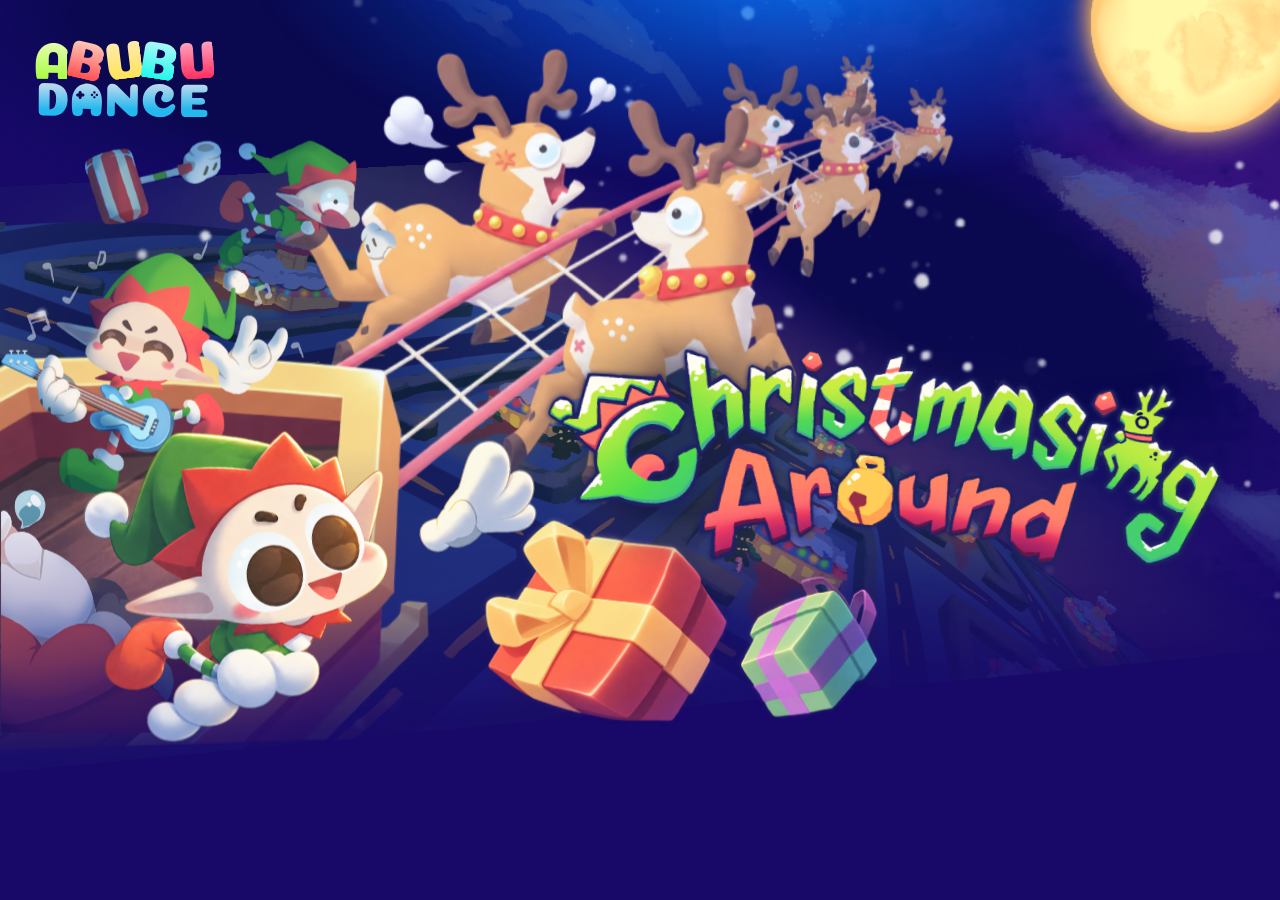
==== index.html @ 789faf24 "Add Christmas Around landing page" ====
<!doctype html>
<html lang="en">
<head>
  <meta charset="utf-8">
  <meta name="viewport" content="width=device-width, initial-scale=1">
  <meta name="theme-color" content="#180968">
  <meta name="description" content="Christmas Around — a festive adventure from Abubu Dance.">
  <title>Christmas Around — Abubu Dance</title>
  <link rel="preload" href="assets/ca_logo.png" as="image">
  <link rel="preload" href="assets/sleigh2.png" as="image">
  <style>
    @font-face { font-family: Coiny; src: url("assets/Coiny.ttf") format("truetype"); font-display: swap; }
    :root { color-scheme: dark; background: #180968; }
    * { box-sizing: border-box; }
    html, body { margin: 0; min-height: 100%; }
    body { min-height: 100vh; overflow-x: hidden; background: #180968; }
    .page { min-height: 100vh; overflow: hidden; }
    .scene-shell { position: relative; width: 100%; overflow: hidden; opacity: 0; animation: reveal 1.15s ease-out forwards; }
    .artboard { position: absolute; top: 0; left: 50%; width: 1232px; height: 817px; overflow: hidden; transform-origin: top center; transform: translateX(-50%) scale(var(--scale, 1)); isolation: isolate; }
    .layer, .sprite, .hit { position: absolute; }
    .layer, .sprite { pointer-events: none; }
    .layer img, .sprite img { display: block; width: 100%; height: 100%; }
    .parallax { transform: translate3d(var(--move-x, 0px), var(--move-y, 0px), 0); will-change: transform; }
    .rotated { transform: rotate(var(--angle)); transform-origin: center; }
    .rotated.parallax { transform: translate3d(var(--move-x, 0px), var(--move-y, 0px), 0) rotate(var(--angle)); }
    .cloud-high { left: 0; top: 0; width: 1232px; height: 576px; }
    .ellipse-72 { left: 321.98px; top: 49.995px; width: 1198px; height: 477px; --angle: 27.01deg; }
    .ellipse-73 { left: -320.015px; top: -164.495px; width: 1198px; height: 477px; --angle: 15.51deg; }
    .cloud-far { left: 0; top: 0; width: 1232px; height: 576px; }
    .planet { left: -103.15px; top: 149.54px; width: 1353px; height: 632px; --angle: -3.05deg; opacity: .79; }
    .snow-2, .snow-3 { left: -276px; top: 0; width: 1511px; height: 706px; }
    .snow-3 { opacity: .47; }
    .snow-detail { left: 515.88px; top: -64.1px; width: 367.895px; height: 171.951px; --angle: .59deg; opacity: .47; }
    .ellipse-71 { left: 150px; top: -334px; width: 1223px; height: 558px; }
    .moon-light { left: 1012px; top: -131px; width: 283px; height: 284px; }
    .moon { left: -588px; top: -160px; width: 1979px; height: 925px; }
    .sleigh { left: -30.474px; top: 35.951px; width: 1179.68px; height: 668.355px; --angle: -1.86deg; }
    .sleigh-shadow { left: -160.816px; top: 360.765px; width: 524px; height: 413.434px; --angle: 1.62deg; }
    .sleigh-detail { left: 763.72px; top: 192px; width: 8.598px; height: 10px; opacity: .93; }
    .sleigh-detail img { -webkit-mask: url("assets/sleigh3.svg") center / 100% 100% no-repeat; mask: url("assets/sleigh3.svg") center / 100% 100% no-repeat; }
    .santa { left: 1px; top: 267px; width: 937px; height: 438px; }
    .elf-hammer { left: -19px; top: 114px; width: 1392px; height: 651px; }
    .elf-guitar { left: -23px; top: 183px; width: 1119px; height: 523px; }
    .sprite.is-floating { animation: hop .7s ease-in-out infinite alternate; }
    .sprite.rotated.is-floating { animation-name: hop-rotated; }
    .fade-slope { left: -48px; top: 404px; width: 1320px; height: 345px; transform: rotate(-5.34deg); background: linear-gradient(180deg, rgba(24,9,104,0) 0%, rgba(24,9,104,.34) 42%, rgba(24,9,104,.88) 78%, #180968 100%); }
    .fade-bottom { left: 0; top: 625px; width: 1235px; height: 192px; }
    .gift { left: 412px; top: 477px; width: 479px; height: 228px; }
    .gift-red img { clip-path: inset(0 38% 0 0); }
    .gift-green img { clip-path: inset(0 0 0 59%); }
    .elf-front { left: 16.177px; top: 368.239px; width: 703px; height: 329px; --angle: -6.41deg; }
    .logo-shadow { left: 495.108px; top: 286.025px; width: 301.982px; height: 266.508px; --angle: 2.95deg; }
    .game-logo { left: 173.546px; top: 156.808px; width: 1015.096px; height: 474.803px; --angle: 2.95deg; }
    .logo-motion { position: absolute; inset: 0; pointer-events: none; transform: translate3d(var(--logo-x, 0px), var(--logo-y, 0px), 0); animation: logo-breathe 5s ease-in-out infinite; will-change: transform; }
    .studio-logo { position: absolute; left: 32px; top: 27px; width: 170px; height: 88px; z-index: 30; pointer-events: none; }
    .studio-logo__top { height: 53px; display: flex; align-items: flex-start; gap: 0; font: 54px/.9 Coiny, sans-serif; letter-spacing: -5px; white-space: nowrap; }
    .studio-logo__top span { display: block; -webkit-background-clip: text; background-clip: text; color: transparent; }
    .studio-logo__top span:nth-child(1) { transform: rotate(1deg); background-image: linear-gradient(#ffffdc, #a8fc42); }
    .studio-logo__top span:nth-child(2) { transform: rotate(13deg); background-image: linear-gradient(#fff4dc, #ff4f52); }
    .studio-logo__top span:nth-child(3) { transform: rotate(-7deg); background-image: linear-gradient(#ffeed2, #ffe356); }
    .studio-logo__top span:nth-child(4) { transform: rotate(9deg); background-image: linear-gradient(#e4f9ff, #1ef9ea); }
    .studio-logo__top span:nth-child(5) { transform: rotate(-4deg); background-image: linear-gradient(#ffcee3, #ff2e5f); }
    .studio-logo__dance { display: block; position: absolute; left: 5px; top: 53px; width: 162.786px; height: 33.255px; opacity: .9; }
    .hit { z-index: 40; background: transparent; cursor: pointer; outline: none; }
    .hit:focus-visible { outline: 3px solid #f6e790; outline-offset: 5px; border-radius: 32px; }
    .hit-hammer { left: 70px; top: 135px; width: 315px; height: 160px; transform: rotate(-10deg); border-radius: 45%; }
    .hit-guitar { left: 0; top: 238px; width: 315px; height: 255px; transform: rotate(-9deg); border-radius: 45%; }
    .hit-front { left: 105px; top: 400px; width: 370px; height: 265px; transform: rotate(-8deg); border-radius: 45%; }
    .hit-red { left: 442px; top: 486px; width: 260px; height: 202px; transform: rotate(7deg); border-radius: 40%; }
    .hit-green { left: 713px; top: 544px; width: 171px; height: 140px; transform: rotate(-8deg); border-radius: 40%; }
    @keyframes reveal { from { opacity: 0; filter: brightness(.72); } to { opacity: 1; filter: brightness(1); } }
    @keyframes hop { from { transform: translateY(0); } to { transform: translateY(-14px); } }
    @keyframes hop-rotated { from { transform: translateY(0) rotate(var(--angle)); } to { transform: translateY(-14px) rotate(var(--angle)); } }
    @keyframes logo-breathe { 0%, 100% { transform: translate3d(var(--logo-x, 0px), var(--logo-y, 0px), 0) rotate(-.25deg); } 50% { transform: translate3d(var(--logo-x, 0px), calc(var(--logo-y, 0px) - 5px), 0) rotate(.35deg); } }
    @media (max-width: 650px) { .artboard { left: 46%; } }
    @media (prefers-reduced-motion: reduce) { .scene-shell { opacity: 1; animation: none; } .logo-motion, .sprite.is-floating { animation: none; } .parallax { transform: none; } }
  </style>
</head>
<body>
  <main class="page" aria-label="Christmas Around game landing page">
    <div class="scene-shell" id="scene-shell">
      <div class="artboard" id="artboard">
        <div class="layer cloud-high parallax" data-depth="9" aria-hidden="true"><img src="assets/cloud_high.png" alt=""></div>
        <div class="layer ellipse-72 rotated parallax" data-depth="9" aria-hidden="true"><img src="assets/ellipse72.svg" alt=""></div>
        <div class="layer ellipse-73 rotated parallax" data-depth="9" aria-hidden="true"><img src="assets/ellipse73.svg" alt=""></div>
        <div class="layer cloud-far parallax" data-depth="7" aria-hidden="true"><img src="assets/cloud_far.png" alt=""></div>
        <div class="layer planet rotated parallax" data-depth="6" aria-hidden="true"><img src="assets/planet.png" alt=""></div>
        <div class="layer snow-2 parallax" data-depth="3" aria-hidden="true"><img src="assets/snow2.png" alt=""></div>
        <div class="layer snow-3 parallax" data-depth="3" aria-hidden="true"><img src="assets/snow3.png" alt=""></div>
        <div class="layer snow-detail rotated parallax" data-depth="3" aria-hidden="true"><img src="assets/snow3.png" alt=""></div>
        <div class="layer ellipse-71 parallax" data-depth="4" aria-hidden="true"><img src="assets/ellipse71.svg" alt=""></div>
        <div class="layer moon-light parallax" data-depth="3" aria-hidden="true"><img src="assets/moon_light.svg" alt=""></div>
        <div class="layer moon parallax" data-depth="3" aria-hidden="true"><img src="assets/moon.png" alt=""></div>
        <div class="layer sleigh-shadow rotated" aria-hidden="true"><img src="assets/sleigh_shadow.svg" alt=""></div>
        <div class="layer sleigh rotated" aria-hidden="true"><img src="assets/sleigh2.png" alt=""></div>
        <div class="layer sleigh-detail" aria-hidden="true"><img src="assets/sleigh4.png" alt=""></div>
        <div class="layer santa" aria-hidden="true"><img src="assets/santa.png" alt=""></div>
        <div class="sprite elf-hammer" id="elf-hammer" aria-hidden="true"><img src="assets/elf_hammer.png" alt=""></div>
        <div class="sprite elf-guitar" id="elf-guitar" aria-hidden="true"><img src="assets/elf_guitar.png" alt=""></div>
        <div class="layer fade-slope" aria-hidden="true"></div>
        <div class="layer fade-bottom" aria-hidden="true"><img src="assets/rectangle370.svg" alt=""></div>
        <div class="sprite gift gift-red" id="gift-red" aria-hidden="true"><img src="assets/ca_gift.png" alt=""></div>
        <div class="sprite gift gift-green" id="gift-green" aria-hidden="true"><img src="assets/ca_gift.png" alt=""></div>
        <div class="sprite elf-front rotated" id="elf-front" aria-hidden="true"><img src="assets/ca_elf_gift.png" alt=""></div>
        <div class="logo-motion" id="logo-motion" aria-hidden="true">
          <div class="layer logo-shadow rotated"><img src="assets/logo_shadow.svg" alt=""></div>
          <div class="layer game-logo rotated"><img src="assets/ca_logo.png" alt=""></div>
        </div>
        <div class="studio-logo" role="img" aria-label="Abubu Dance">
          <div class="studio-logo__top" aria-hidden="true"><span>A</span><span>B</span><span>U</span><span>B</span><span>U</span></div>
          <img class="studio-logo__dance" src="assets/abubu_dance.svg" alt="">
        </div>
        <div class="hit hit-hammer" tabindex="0" role="img" aria-label="Hover to see the hammer elf float" data-float="elf-hammer"></div>
        <div class="hit hit-guitar" tabindex="0" role="img" aria-label="Hover to see the guitar elf float" data-float="elf-guitar"></div>
        <div class="hit hit-front" tabindex="0" role="img" aria-label="Hover to see the elf float" data-float="elf-front"></div>
        <div class="hit hit-red" tabindex="0" role="img" aria-label="Hover to see the red present float" data-float="gift-red"></div>
        <div class="hit hit-green" tabindex="0" role="img" aria-label="Hover to see the green present float" data-float="gift-green"></div>
      </div>
    </div>
  </main>
  <script>
    (() => {
      const shell = document.getElementById('scene-shell');
      const board = document.getElementById('artboard');
      const logo = document.getElementById('logo-motion');
      const layers = [...board.querySelectorAll('[data-depth]')];
      const reduceMotion = matchMedia('(prefers-reduced-motion: reduce)');
      const position = { x: 0, y: 0, targetX: 0, targetY: 0 };
      const resize = () => {
        const scale = Math.max(window.innerWidth / 1232, window.innerWidth < 650 ? 0.74 : 0);
        board.style.setProperty('--scale', scale);
        shell.style.height = `${817 * scale}px`;
      };
      resize();
      addEventListener('resize', resize, { passive: true });
      board.addEventListener('pointermove', event => {
        if (reduceMotion.matches) return;
        const rect = board.getBoundingClientRect();
        position.targetX = Math.max(-1, Math.min(1, ((event.clientX - rect.left) / rect.width - .5) * 2));
        position.targetY = Math.max(-1, Math.min(1, ((event.clientY - rect.top) / rect.height - .5) * 2));
      }, { passive: true });
      board.addEventListener('pointerleave', () => { position.targetX = 0; position.targetY = 0; });
      function tick() {
        position.x += (position.targetX - position.x) * .065;
        position.y += (position.targetY - position.y) * .065;
        if (!reduceMotion.matches) {
          for (const layer of layers) {
            const depth = Number(layer.dataset.depth);
            layer.style.setProperty('--move-x', `${(-position.x * depth).toFixed(2)}px`);
            layer.style.setProperty('--move-y', `${(-position.y * depth).toFixed(2)}px`);
          }
          logo.style.setProperty('--logo-x', `${(position.x * 3.5).toFixed(2)}px`);
          logo.style.setProperty('--logo-y', `${(position.y * 2.5).toFixed(2)}px`);
        }
        requestAnimationFrame(tick);
      }
      requestAnimationFrame(tick);
      for (const hit of board.querySelectorAll('[data-float]')) {
        const target = document.getElementById(hit.dataset.float);
        const start = () => target.classList.add('is-floating');
        const stop = () => target.classList.remove('is-floating');
        hit.addEventListener('pointerenter', start);
        hit.addEventListener('pointerleave', stop);
        hit.addEventListener('focus', start);
        hit.addEventListener('blur', stop);
      }
    })();
  </script>
</body>
</html>
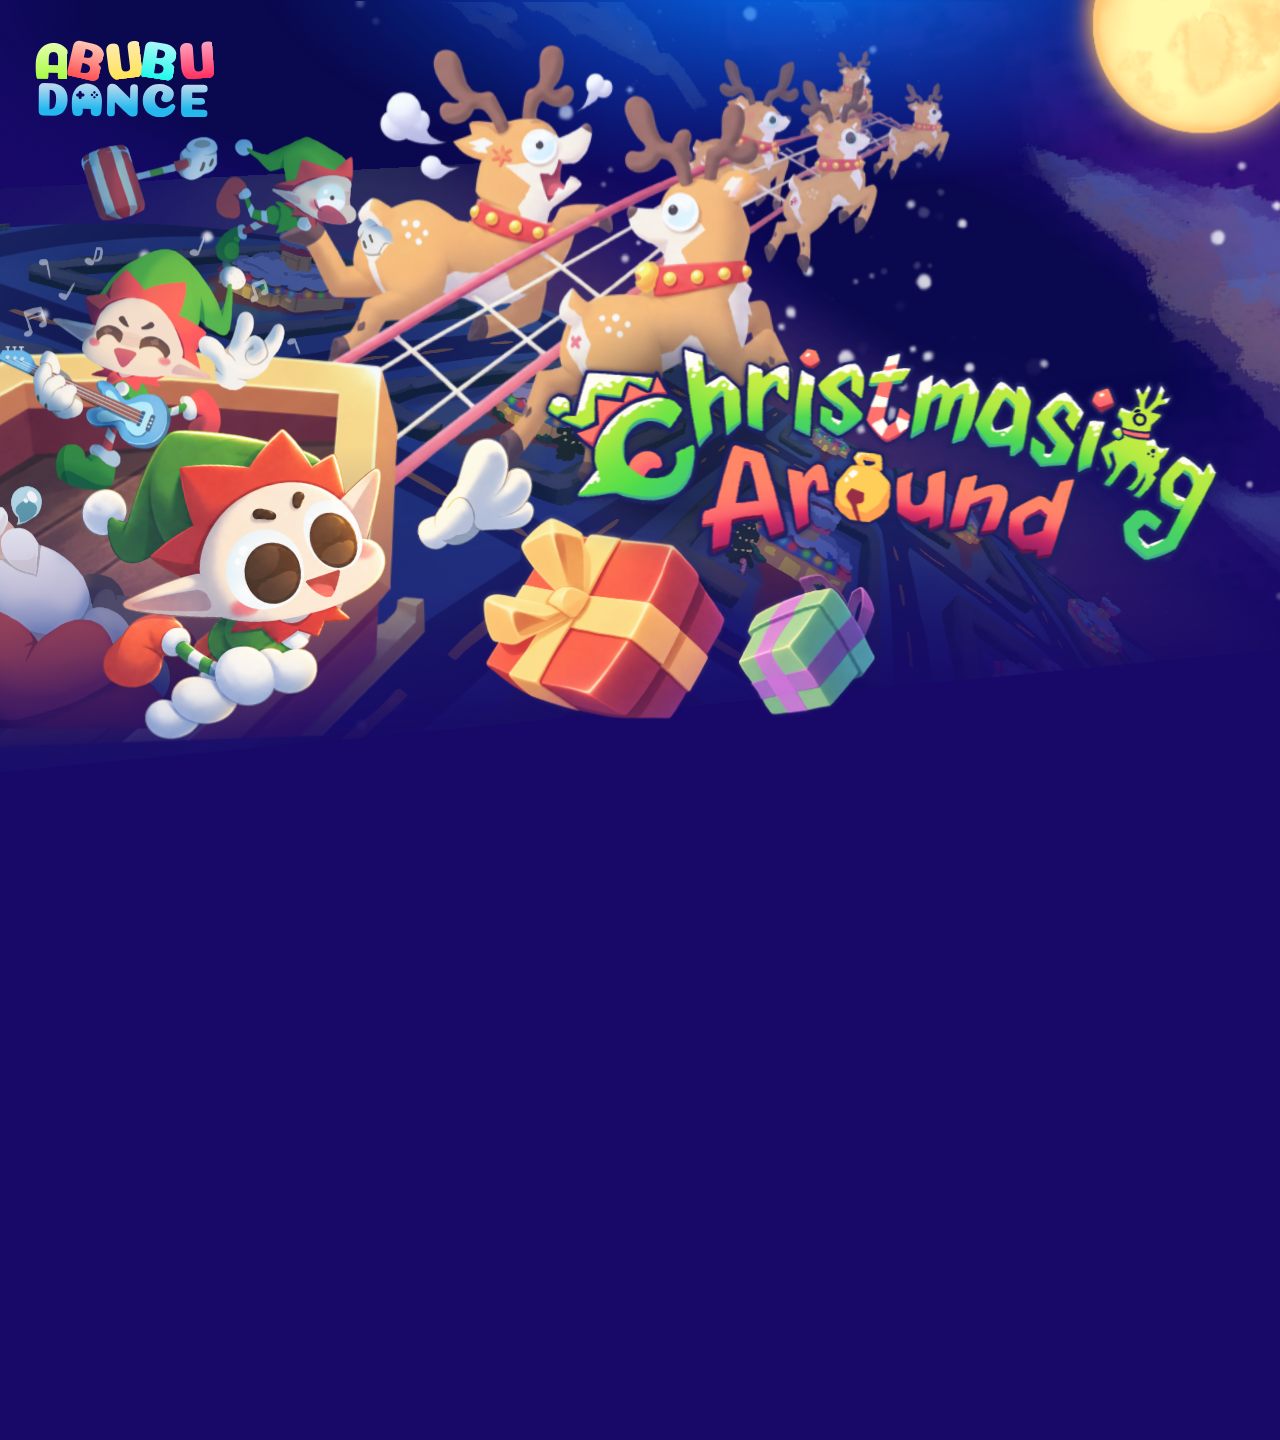
==== commit 572fb694: "Make landing page responsive with ambient and scroll motion" ====
--- a/index.html
+++ b/index.html
@@ -14,15 +14,16 @@
     * { box-sizing: border-box; }
     html, body { margin: 0; min-height: 100%; }
     body { min-height: 100vh; overflow-x: hidden; background: #180968; }
-    .page { min-height: 100vh; overflow: hidden; }
+    .page { min-height: 160vh; overflow: hidden; }
     .scene-shell { position: relative; width: 100%; overflow: hidden; opacity: 0; animation: reveal 1.15s ease-out forwards; }
     .artboard { position: absolute; top: 0; left: 50%; width: 1232px; height: 817px; overflow: hidden; transform-origin: top center; transform: translateX(-50%) scale(var(--scale, 1)); isolation: isolate; }
-    .layer, .sprite, .hit { position: absolute; }
+    .layer, .sprite { position: absolute; }
     .layer, .sprite { pointer-events: none; }
     .layer img, .sprite img { display: block; width: 100%; height: 100%; }
     .parallax { transform: translate3d(var(--move-x, 0px), var(--move-y, 0px), 0); will-change: transform; }
     .rotated { transform: rotate(var(--angle)); transform-origin: center; }
     .rotated.parallax { transform: translate3d(var(--move-x, 0px), var(--move-y, 0px), 0) rotate(var(--angle)); }
+    .flight { position: absolute; inset: 0; pointer-events: none; transform: translate3d(var(--flight-x, 0px), var(--flight-y, 0px), 0); will-change: transform; }
     .cloud-high { left: 0; top: 0; width: 1232px; height: 576px; }
     .ellipse-72 { left: 321.98px; top: 49.995px; width: 1198px; height: 477px; --angle: 27.01deg; }
     .ellipse-73 { left: -320.015px; top: -164.495px; width: 1198px; height: 477px; --angle: 15.51deg; }
@@ -41,14 +42,13 @@
     .santa { left: 1px; top: 267px; width: 937px; height: 438px; }
     .elf-hammer { left: -19px; top: 114px; width: 1392px; height: 651px; }
     .elf-guitar { left: -23px; top: 183px; width: 1119px; height: 523px; }
-    .sprite.is-floating { animation: hop .7s ease-in-out infinite alternate; }
-    .sprite.rotated.is-floating { animation-name: hop-rotated; }
     .fade-slope { left: -48px; top: 404px; width: 1320px; height: 345px; transform: rotate(-5.34deg); background: linear-gradient(180deg, rgba(24,9,104,0) 0%, rgba(24,9,104,.34) 42%, rgba(24,9,104,.88) 78%, #180968 100%); }
     .fade-bottom { left: 0; top: 625px; width: 1235px; height: 192px; }
-    .gift { left: 412px; top: 477px; width: 479px; height: 228px; }
-    .gift-red img { clip-path: inset(0 38% 0 0); }
-    .gift-green img { clip-path: inset(0 0 0 59%); }
-    .elf-front { left: 16.177px; top: 368.239px; width: 703px; height: 329px; --angle: -6.41deg; }
+    .gift { left: 412px; top: 477px; width: 479px; height: 228px; transform: translate3d(var(--foreground-x, 0px), var(--foreground-y, 0px), 0); will-change: transform; }
+    .gift-red img { clip-path: inset(0 38% 0 0); animation: gift-float 5.2s ease-in-out infinite; }
+    .gift-green img { clip-path: inset(0 0 0 59%); animation: gift-float 4.7s ease-in-out -2.1s infinite; }
+    .elf-front { left: 16.177px; top: 368.239px; width: 703px; height: 329px; --angle: -6.41deg; transform: translate3d(var(--foreground-x, 0px), var(--foreground-y, 0px), 0) rotate(var(--angle)); will-change: transform; }
+    .elf-front img { animation: elf-float 5.8s ease-in-out infinite; }
     .logo-shadow { left: 495.108px; top: 286.025px; width: 301.982px; height: 266.508px; --angle: 2.95deg; }
     .game-logo { left: 173.546px; top: 156.808px; width: 1015.096px; height: 474.803px; --angle: 2.95deg; }
     .logo-motion { position: absolute; inset: 0; pointer-events: none; transform: translate3d(var(--logo-x, 0px), var(--logo-y, 0px), 0); animation: logo-breathe 5s ease-in-out infinite; will-change: transform; }
@@ -61,19 +61,28 @@
     .studio-logo__top span:nth-child(4) { transform: rotate(9deg); background-image: linear-gradient(#e4f9ff, #1ef9ea); }
     .studio-logo__top span:nth-child(5) { transform: rotate(-4deg); background-image: linear-gradient(#ffcee3, #ff2e5f); }
     .studio-logo__dance { display: block; position: absolute; left: 5px; top: 53px; width: 162.786px; height: 33.255px; opacity: .9; }
-    .hit { z-index: 40; background: transparent; cursor: pointer; outline: none; }
-    .hit:focus-visible { outline: 3px solid #f6e790; outline-offset: 5px; border-radius: 32px; }
-    .hit-hammer { left: 70px; top: 135px; width: 315px; height: 160px; transform: rotate(-10deg); border-radius: 45%; }
-    .hit-guitar { left: 0; top: 238px; width: 315px; height: 255px; transform: rotate(-9deg); border-radius: 45%; }
-    .hit-front { left: 105px; top: 400px; width: 370px; height: 265px; transform: rotate(-8deg); border-radius: 45%; }
-    .hit-red { left: 442px; top: 486px; width: 260px; height: 202px; transform: rotate(7deg); border-radius: 40%; }
-    .hit-green { left: 713px; top: 544px; width: 171px; height: 140px; transform: rotate(-8deg); border-radius: 40%; }
     @keyframes reveal { from { opacity: 0; filter: brightness(.72); } to { opacity: 1; filter: brightness(1); } }
-    @keyframes hop { from { transform: translateY(0); } to { transform: translateY(-14px); } }
-    @keyframes hop-rotated { from { transform: translateY(0) rotate(var(--angle)); } to { transform: translateY(-14px) rotate(var(--angle)); } }
+    @keyframes elf-float { 0%, 100% { transform: translateY(0) rotate(-.3deg); } 50% { transform: translateY(-6px) rotate(.4deg); } }
+    @keyframes gift-float { 0%, 100% { transform: translateY(2px); } 50% { transform: translateY(-6px); } }
     @keyframes logo-breathe { 0%, 100% { transform: translate3d(var(--logo-x, 0px), var(--logo-y, 0px), 0) rotate(-.25deg); } 50% { transform: translate3d(var(--logo-x, 0px), calc(var(--logo-y, 0px) - 5px), 0) rotate(.35deg); } }
-    @media (max-width: 650px) { .artboard { left: 46%; } }
-    @media (prefers-reduced-motion: reduce) { .scene-shell { opacity: 1; animation: none; } .logo-motion, .sprite.is-floating { animation: none; } .parallax { transform: none; } }
+    @media (max-width: 600px) {
+      .artboard { left: 0; height: 1060px; transform-origin: top left; transform: scale(var(--scale, 1)); }
+      .moon { left: -950px; }
+      .moon-light { left: 650px; }
+      .game-logo { left: -295px; top: 400px; }
+      .logo-shadow { left: 26.562px; top: 529.217px; }
+      .elf-front { left: -65px; top: 660px; }
+      .gift { left: 230px; top: 760px; }
+    }
+    @media (prefers-reduced-motion: reduce) {
+      .scene-shell { opacity: 1; animation: none; }
+      .logo-motion, .gift img, .elf-front img { animation: none; }
+      .parallax { transform: none; }
+      .rotated.parallax { transform: rotate(var(--angle)); }
+      .flight { transform: none; }
+      .gift { transform: none; }
+      .elf-front { transform: rotate(var(--angle)); }
+    }
   </style>
 </head>
 <body>
@@ -91,17 +100,19 @@
         <div class="layer ellipse-71 parallax" data-depth="4" aria-hidden="true"><img src="assets/ellipse71.svg" alt=""></div>
         <div class="layer moon-light parallax" data-depth="3" aria-hidden="true"><img src="assets/moon_light.svg" alt=""></div>
         <div class="layer moon parallax" data-depth="3" aria-hidden="true"><img src="assets/moon.png" alt=""></div>
-        <div class="layer sleigh-shadow rotated" aria-hidden="true"><img src="assets/sleigh_shadow.svg" alt=""></div>
-        <div class="layer sleigh rotated" aria-hidden="true"><img src="assets/sleigh2.png" alt=""></div>
-        <div class="layer sleigh-detail" aria-hidden="true"><img src="assets/sleigh4.png" alt=""></div>
-        <div class="layer santa" aria-hidden="true"><img src="assets/santa.png" alt=""></div>
-        <div class="sprite elf-hammer" id="elf-hammer" aria-hidden="true"><img src="assets/elf_hammer.png" alt=""></div>
-        <div class="sprite elf-guitar" id="elf-guitar" aria-hidden="true"><img src="assets/elf_guitar.png" alt=""></div>
+        <div class="flight" id="flight" aria-hidden="true">
+          <div class="layer sleigh-shadow rotated"><img src="assets/sleigh_shadow.svg" alt=""></div>
+          <div class="layer sleigh rotated"><img src="assets/sleigh2.png" alt=""></div>
+          <div class="layer sleigh-detail"><img src="assets/sleigh4.png" alt=""></div>
+          <div class="layer santa"><img src="assets/santa.png" alt=""></div>
+          <div class="layer elf-hammer"><img src="assets/elf_hammer.png" alt=""></div>
+          <div class="layer elf-guitar"><img src="assets/elf_guitar.png" alt=""></div>
+        </div>
         <div class="layer fade-slope" aria-hidden="true"></div>
         <div class="layer fade-bottom" aria-hidden="true"><img src="assets/rectangle370.svg" alt=""></div>
-        <div class="sprite gift gift-red" id="gift-red" aria-hidden="true"><img src="assets/ca_gift.png" alt=""></div>
-        <div class="sprite gift gift-green" id="gift-green" aria-hidden="true"><img src="assets/ca_gift.png" alt=""></div>
-        <div class="sprite elf-front rotated" id="elf-front" aria-hidden="true"><img src="assets/ca_elf_gift.png" alt=""></div>
+        <div class="sprite gift gift-red" aria-hidden="true"><img src="assets/ca_gift.png" alt=""></div>
+        <div class="sprite gift gift-green" aria-hidden="true"><img src="assets/ca_gift.png" alt=""></div>
+        <div class="sprite elf-front" aria-hidden="true"><img src="assets/ca_elf_gift.png" alt=""></div>
         <div class="logo-motion" id="logo-motion" aria-hidden="true">
           <div class="layer logo-shadow rotated"><img src="assets/logo_shadow.svg" alt=""></div>
           <div class="layer game-logo rotated"><img src="assets/ca_logo.png" alt=""></div>
@@ -110,11 +121,6 @@
           <div class="studio-logo__top" aria-hidden="true"><span>A</span><span>B</span><span>U</span><span>B</span><span>U</span></div>
           <img class="studio-logo__dance" src="assets/abubu_dance.svg" alt="">
         </div>
-        <div class="hit hit-hammer" tabindex="0" role="img" aria-label="Hover to see the hammer elf float" data-float="elf-hammer"></div>
-        <div class="hit hit-guitar" tabindex="0" role="img" aria-label="Hover to see the guitar elf float" data-float="elf-guitar"></div>
-        <div class="hit hit-front" tabindex="0" role="img" aria-label="Hover to see the elf float" data-float="elf-front"></div>
-        <div class="hit hit-red" tabindex="0" role="img" aria-label="Hover to see the red present float" data-float="gift-red"></div>
-        <div class="hit hit-green" tabindex="0" role="img" aria-label="Hover to see the green present float" data-float="gift-green"></div>
       </div>
     </div>
   </main>
@@ -123,47 +129,50 @@
       const shell = document.getElementById('scene-shell');
       const board = document.getElementById('artboard');
       const logo = document.getElementById('logo-motion');
+      const flight = document.getElementById('flight');
       const layers = [...board.querySelectorAll('[data-depth]')];
       const reduceMotion = matchMedia('(prefers-reduced-motion: reduce)');
-      const position = { x: 0, y: 0, targetX: 0, targetY: 0 };
+      const position = { x: 0, y: 0, scroll: 0, targetX: 0, targetY: 0, targetScroll: 0 };
       const resize = () => {
-        const scale = Math.max(window.innerWidth / 1232, window.innerWidth < 650 ? 0.74 : 0);
+        const width = document.documentElement.clientWidth;
+        const mobile = window.innerWidth <= 600;
+        const scale = width / (mobile ? 750 : 1232);
         board.style.setProperty('--scale', scale);
-        shell.style.height = `${817 * scale}px`;
+        shell.style.height = `${(mobile ? 1060 : 817) * scale}px`;
       };
       resize();
       addEventListener('resize', resize, { passive: true });
-      board.addEventListener('pointermove', event => {
+      addEventListener('pointermove', event => {
         if (reduceMotion.matches) return;
-        const rect = board.getBoundingClientRect();
-        position.targetX = Math.max(-1, Math.min(1, ((event.clientX - rect.left) / rect.width - .5) * 2));
-        position.targetY = Math.max(-1, Math.min(1, ((event.clientY - rect.top) / rect.height - .5) * 2));
+        position.targetX = Math.max(-1, Math.min(1, (event.clientX / window.innerWidth - .5) * 2));
+        position.targetY = Math.max(-1, Math.min(1, (event.clientY / window.innerHeight - .5) * 2));
       }, { passive: true });
-      board.addEventListener('pointerleave', () => { position.targetX = 0; position.targetY = 0; });
+      addEventListener('pointerout', event => {
+        if (!event.relatedTarget) { position.targetX = 0; position.targetY = 0; }
+      });
+      const onScroll = () => { position.targetScroll = Math.min(window.scrollY, 700); };
+      addEventListener('scroll', onScroll, { passive: true });
+      onScroll();
       function tick() {
         position.x += (position.targetX - position.x) * .065;
         position.y += (position.targetY - position.y) * .065;
+        position.scroll += (position.targetScroll - position.scroll) * .075;
         if (!reduceMotion.matches) {
           for (const layer of layers) {
             const depth = Number(layer.dataset.depth);
             layer.style.setProperty('--move-x', `${(-position.x * depth).toFixed(2)}px`);
-            layer.style.setProperty('--move-y', `${(-position.y * depth).toFixed(2)}px`);
+            layer.style.setProperty('--move-y', `${(-position.y * depth - position.scroll * depth / 60).toFixed(2)}px`);
           }
+          flight.style.setProperty('--flight-x', `${(position.x * 5).toFixed(2)}px`);
+          flight.style.setProperty('--flight-y', `${(position.y * 3 - position.scroll * .06).toFixed(2)}px`);
+          board.style.setProperty('--foreground-x', `${(position.x * 3).toFixed(2)}px`);
+          board.style.setProperty('--foreground-y', `${(position.y * 2 - position.scroll * .035).toFixed(2)}px`);
           logo.style.setProperty('--logo-x', `${(position.x * 3.5).toFixed(2)}px`);
-          logo.style.setProperty('--logo-y', `${(position.y * 2.5).toFixed(2)}px`);
+          logo.style.setProperty('--logo-y', `${(position.y * 2.5 - position.scroll * .045).toFixed(2)}px`);
         }
         requestAnimationFrame(tick);
       }
       requestAnimationFrame(tick);
-      for (const hit of board.querySelectorAll('[data-float]')) {
-        const target = document.getElementById(hit.dataset.float);
-        const start = () => target.classList.add('is-floating');
-        const stop = () => target.classList.remove('is-floating');
-        hit.addEventListener('pointerenter', start);
-        hit.addEventListener('pointerleave', stop);
-        hit.addEventListener('focus', start);
-        hit.addEventListener('blur', stop);
-      }
     })();
   </script>
 </body>
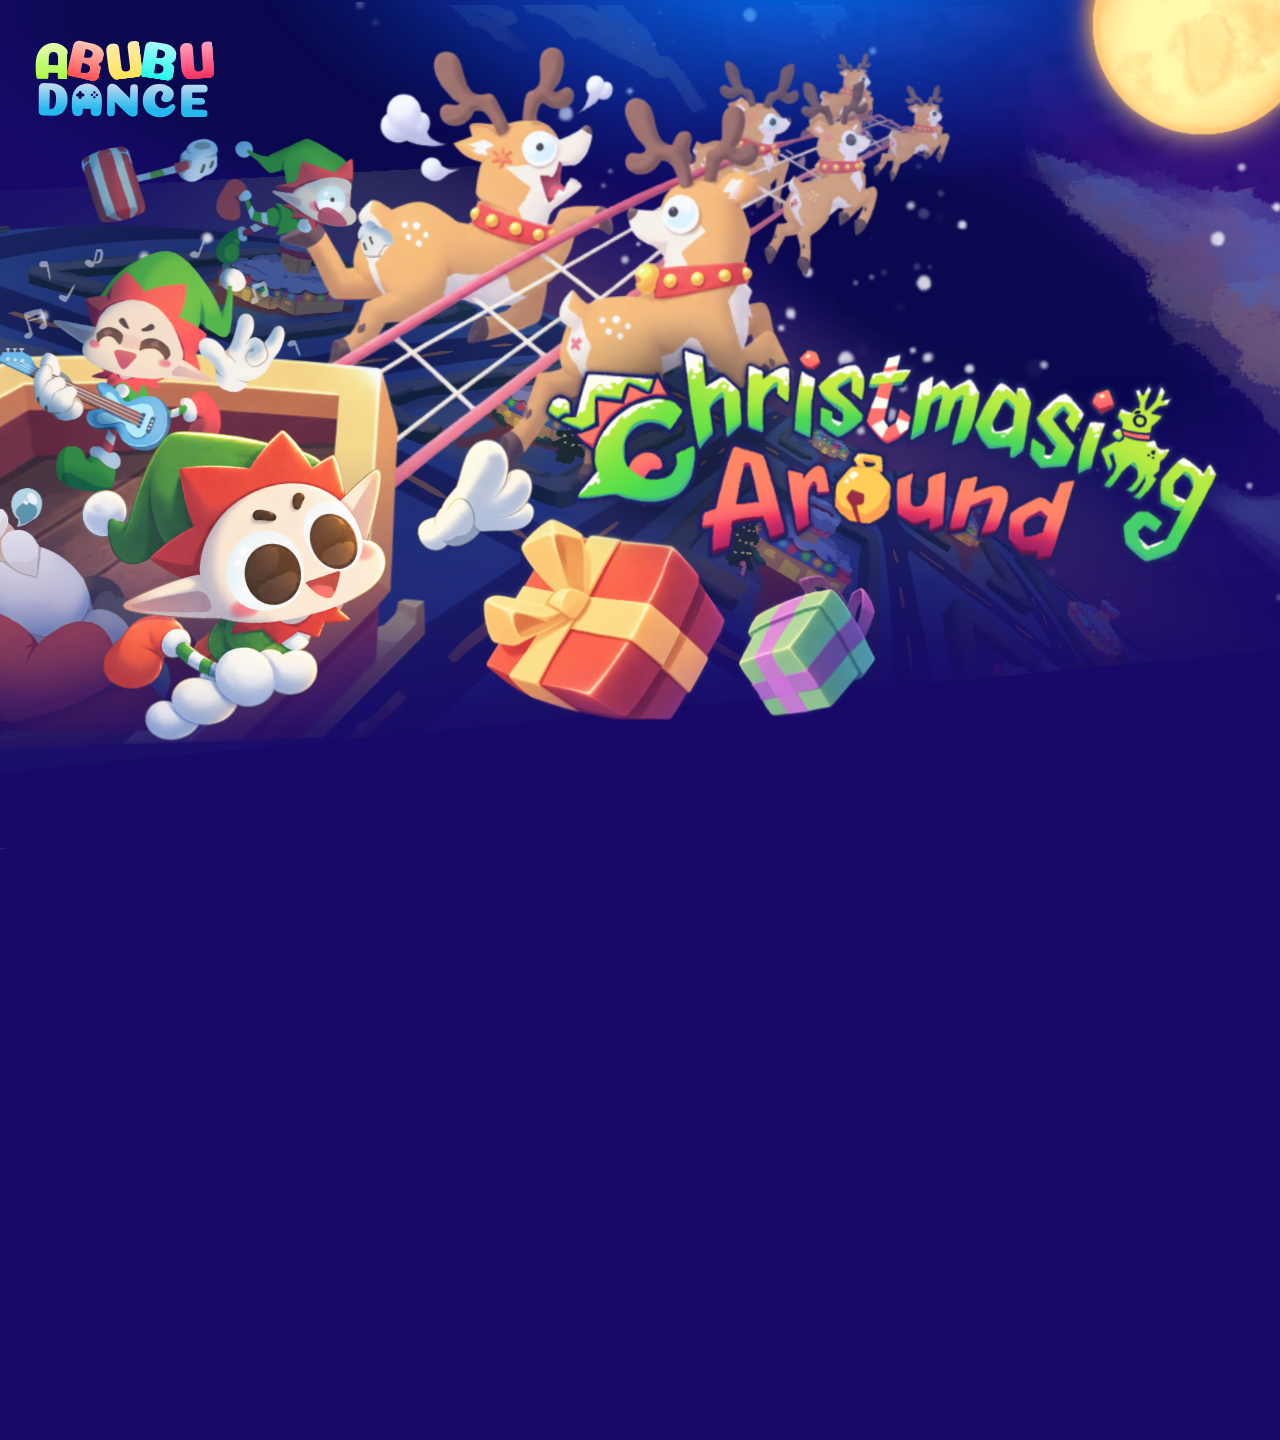
==== commit 1bb6ab7c: "Smooth mobile scene fade and remove layer seams" ====
--- a/index.html
+++ b/index.html
@@ -15,8 +15,8 @@
     html, body { margin: 0; min-height: 100%; }
     body { min-height: 100vh; overflow-x: hidden; background: #180968; }
     .page { min-height: 160vh; overflow: hidden; }
-    .scene-shell { position: relative; width: 100%; overflow: hidden; opacity: 0; animation: reveal 1.15s ease-out forwards; }
-    .artboard { position: absolute; top: 0; left: 50%; width: 1232px; height: 817px; overflow: hidden; transform-origin: top center; transform: translateX(-50%) scale(var(--scale, 1)); isolation: isolate; }
+    .scene-shell { position: relative; width: 100%; overflow: hidden; background: #180968; opacity: 0; animation: reveal 1.15s ease-out forwards; }
+    .artboard { position: absolute; top: 0; left: 50%; width: 1232px; height: 817px; overflow: hidden; background: #180968; transform-origin: top center; transform: translateX(-50%) scale(var(--scale, 1)); isolation: isolate; }
     .layer, .sprite { position: absolute; }
     .layer, .sprite { pointer-events: none; }
     .layer img, .sprite img { display: block; width: 100%; height: 100%; }
@@ -25,6 +25,7 @@
     .rotated.parallax { transform: translate3d(var(--move-x, 0px), var(--move-y, 0px), 0) rotate(var(--angle)); }
     .flight { position: absolute; inset: 0; pointer-events: none; transform: translate3d(var(--flight-x, 0px), var(--flight-y, 0px), 0); will-change: transform; }
     .cloud-high { left: 0; top: 0; width: 1232px; height: 576px; }
+    .mobile-background { display: none; left: 0; top: -24px; width: 1232px; height: 842px; }
     .ellipse-72 { left: 321.98px; top: 49.995px; width: 1198px; height: 477px; --angle: 27.01deg; }
     .ellipse-73 { left: -320.015px; top: -164.495px; width: 1198px; height: 477px; --angle: 15.51deg; }
     .cloud-far { left: 0; top: 0; width: 1232px; height: 576px; }
@@ -67,8 +68,10 @@
     @keyframes logo-breathe { 0%, 100% { transform: translate3d(var(--logo-x, 0px), var(--logo-y, 0px), 0) rotate(-.25deg); } 50% { transform: translate3d(var(--logo-x, 0px), calc(var(--logo-y, 0px) - 5px), 0) rotate(.35deg); } }
     @media (max-width: 600px) {
       .artboard { left: 0; height: 1060px; transform-origin: top left; transform: scale(var(--scale, 1)); }
-      .moon { left: -950px; }
-      .moon-light { left: 650px; }
+      .artboard > .parallax:not(.mobile-background), .flight { display: none; }
+      .mobile-background { display: block; }
+      .fade-slope { left: -40px; top: 300px; width: 830px; height: 650px; transform: none; background: linear-gradient(180deg, rgba(24,9,104,0) 0%, rgba(24,9,104,.18) 26%, rgba(24,9,104,.7) 55%, #180968 82%); }
+      .fade-bottom { display: none; }
       .game-logo { left: -295px; top: 400px; }
       .logo-shadow { left: 26.562px; top: 529.217px; }
       .elf-front { left: -65px; top: 660px; }
@@ -89,6 +92,7 @@
   <main class="page" aria-label="Christmas Around game landing page">
     <div class="scene-shell" id="scene-shell">
       <div class="artboard" id="artboard">
+        <div class="layer mobile-background parallax" data-depth="5" aria-hidden="true"><img src="assets/ca_background_mobile.png" alt=""></div>
         <div class="layer cloud-high parallax" data-depth="9" aria-hidden="true"><img src="assets/cloud_high.png" alt=""></div>
         <div class="layer ellipse-72 rotated parallax" data-depth="9" aria-hidden="true"><img src="assets/ellipse72.svg" alt=""></div>
         <div class="layer ellipse-73 rotated parallax" data-depth="9" aria-hidden="true"><img src="assets/ellipse73.svg" alt=""></div>
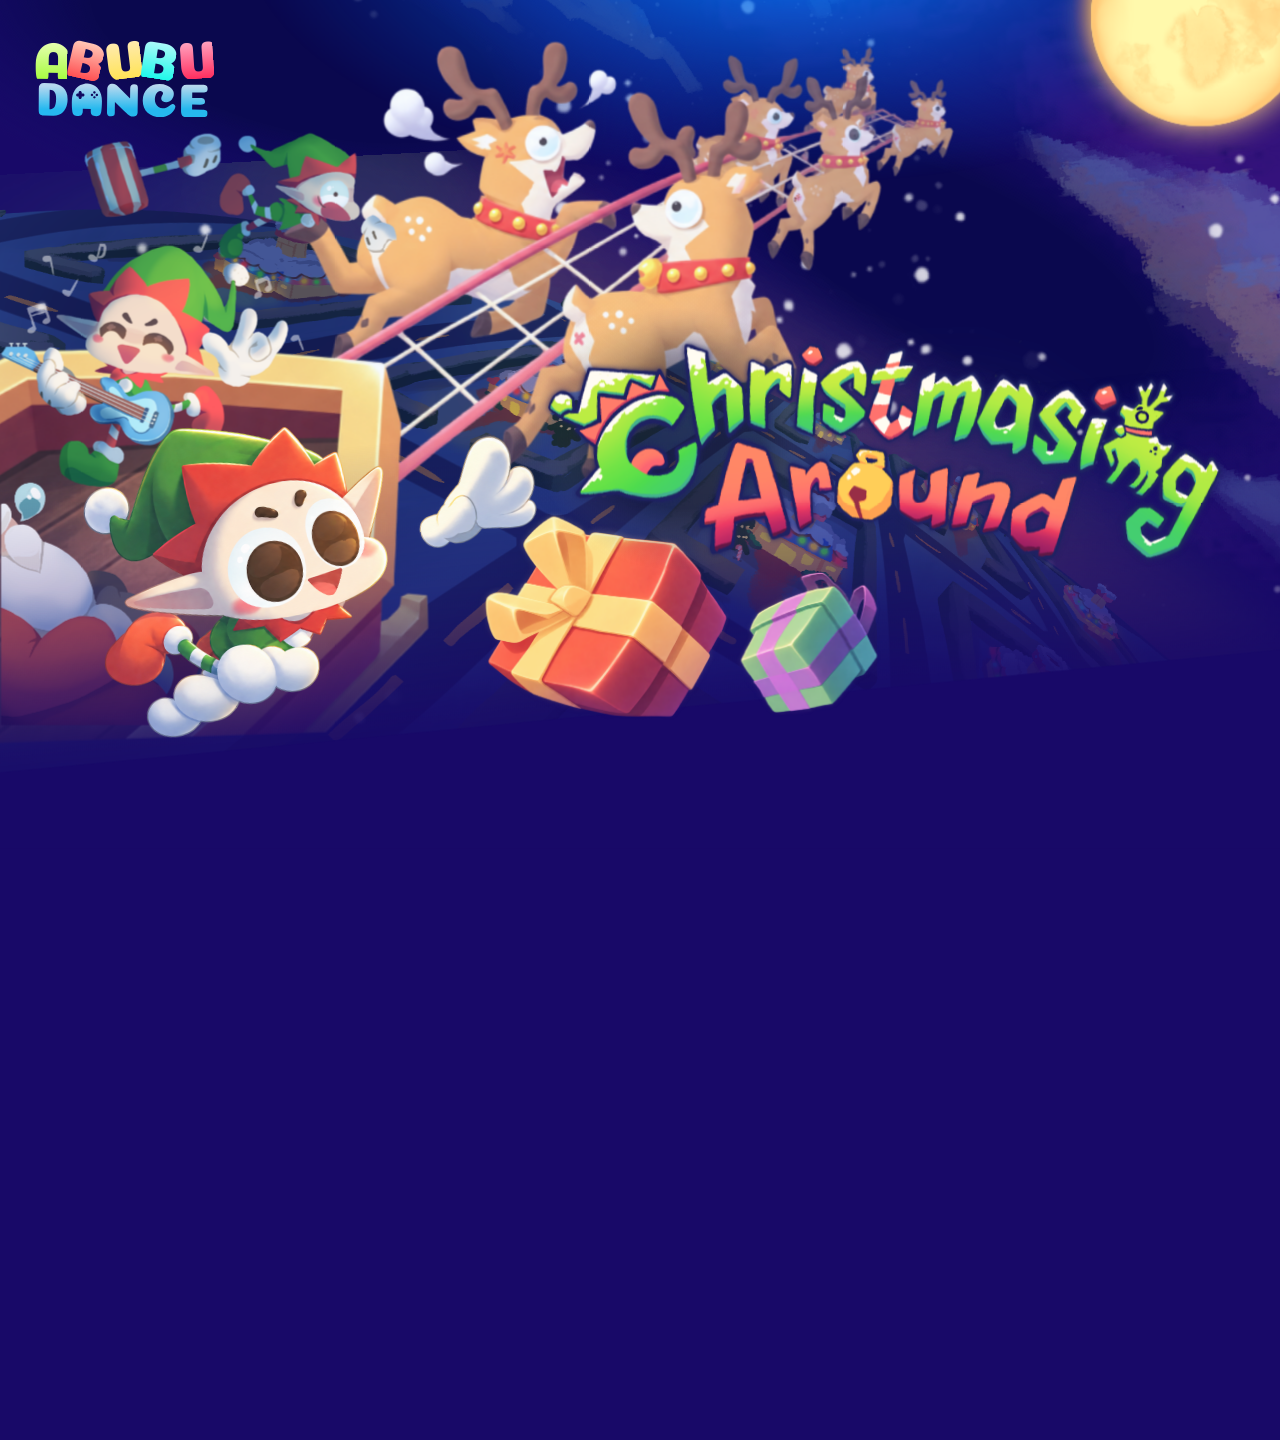
==== commit 25cd768b: "Enhance ambient elf and gift float" ====
--- a/index.html
+++ b/index.html
@@ -46,10 +46,11 @@
     .fade-slope { left: -48px; top: 404px; width: 1320px; height: 345px; transform: rotate(-5.34deg); background: linear-gradient(180deg, rgba(24,9,104,0) 0%, rgba(24,9,104,.34) 42%, rgba(24,9,104,.88) 78%, #180968 100%); }
     .fade-bottom { left: 0; top: 625px; width: 1235px; height: 192px; }
     .gift { left: 412px; top: 477px; width: 479px; height: 228px; transform: translate3d(var(--foreground-x, 0px), var(--foreground-y, 0px), 0); will-change: transform; }
-    .gift-red img { clip-path: inset(0 38% 0 0); animation: gift-float 5.2s ease-in-out infinite; }
-    .gift-green img { clip-path: inset(0 0 0 59%); animation: gift-float 4.7s ease-in-out -2.1s infinite; }
+    .gift img, .elf-front img { will-change: transform; }
+    .gift-red img { clip-path: inset(0 38% 0 0); transform-origin: 31% 58%; animation: gift-float-red 4.8s ease-in-out -1.2s infinite; }
+    .gift-green img { clip-path: inset(0 0 0 59%); transform-origin: 78% 58%; animation: gift-float-green 5.4s ease-in-out -3.3s infinite; }
     .elf-front { left: 16.177px; top: 368.239px; width: 703px; height: 329px; --angle: -6.41deg; transform: translate3d(var(--foreground-x, 0px), var(--foreground-y, 0px), 0) rotate(var(--angle)); will-change: transform; }
-    .elf-front img { animation: elf-float 5.8s ease-in-out infinite; }
+    .elf-front img { animation: elf-float 5.1s ease-in-out -.9s infinite; }
     .logo-shadow { left: 495.108px; top: 286.025px; width: 301.982px; height: 266.508px; --angle: 2.95deg; }
     .game-logo { left: 173.546px; top: 156.808px; width: 1015.096px; height: 474.803px; --angle: 2.95deg; }
     .logo-motion { position: absolute; inset: 0; pointer-events: none; transform: translate3d(var(--logo-x, 0px), var(--logo-y, 0px), 0); animation: logo-breathe 5s ease-in-out infinite; will-change: transform; }
@@ -63,8 +64,9 @@
     .studio-logo__top span:nth-child(5) { transform: rotate(-4deg); background-image: linear-gradient(#ffcee3, #ff2e5f); }
     .studio-logo__dance { display: block; position: absolute; left: 5px; top: 53px; width: 162.786px; height: 33.255px; opacity: .9; }
     @keyframes reveal { from { opacity: 0; filter: brightness(.72); } to { opacity: 1; filter: brightness(1); } }
-    @keyframes elf-float { 0%, 100% { transform: translateY(0) rotate(-.3deg); } 50% { transform: translateY(-6px) rotate(.4deg); } }
-    @keyframes gift-float { 0%, 100% { transform: translateY(2px); } 50% { transform: translateY(-6px); } }
+    @keyframes elf-float { 0%, 100% { transform: translate3d(0, 3px, 0) rotate(-.7deg); } 50% { transform: translate3d(4px, -12px, 0) rotate(.8deg); } }
+    @keyframes gift-float-red { 0%, 100% { transform: translate3d(0, 3px, 0) rotate(-.8deg); } 50% { transform: translate3d(2px, -13px, 0) rotate(1.4deg); } }
+    @keyframes gift-float-green { 0%, 100% { transform: translate3d(0, -2px, 0) rotate(.7deg); } 50% { transform: translate3d(-3px, -16px, 0) rotate(-1.3deg); } }
     @keyframes logo-breathe { 0%, 100% { transform: translate3d(var(--logo-x, 0px), var(--logo-y, 0px), 0) rotate(-.25deg); } 50% { transform: translate3d(var(--logo-x, 0px), calc(var(--logo-y, 0px) - 5px), 0) rotate(.35deg); } }
     @media (max-width: 600px) {
       .artboard { left: 0; height: 1060px; transform-origin: top left; transform: scale(var(--scale, 1)); }
